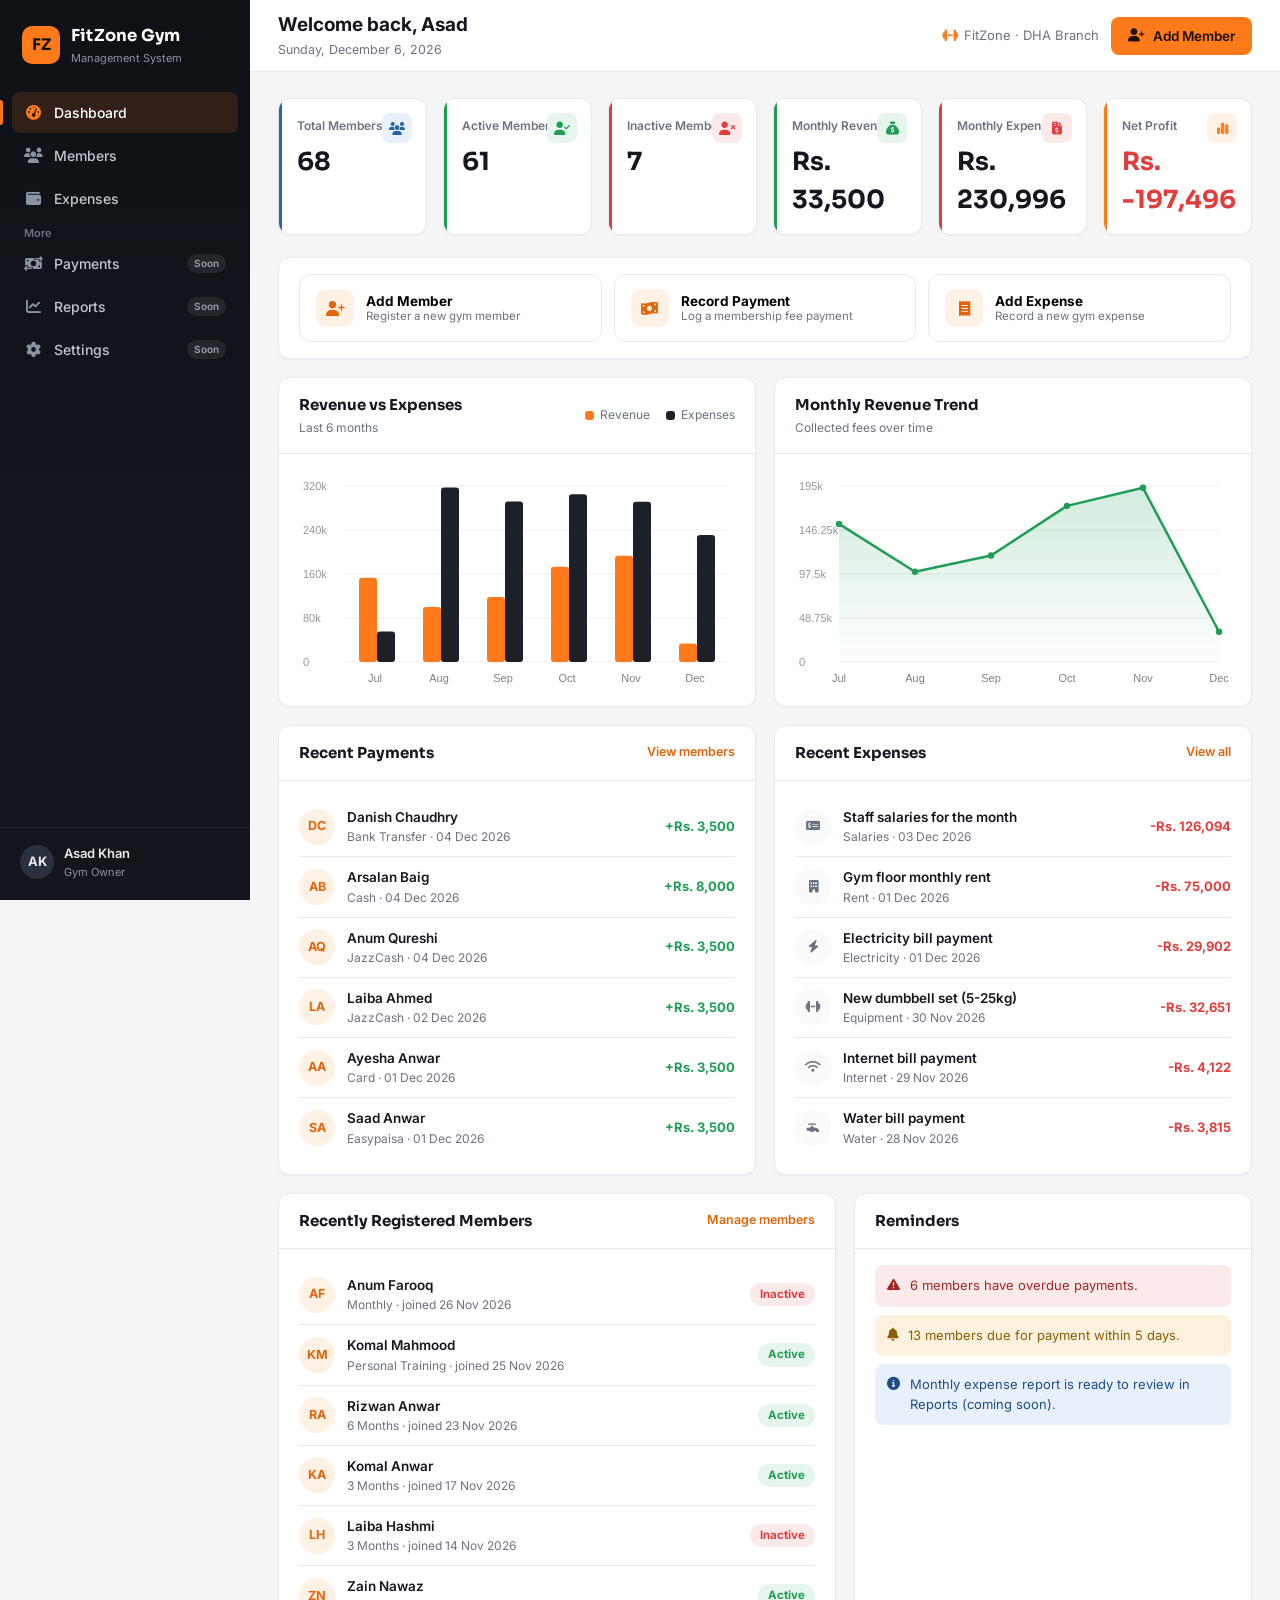
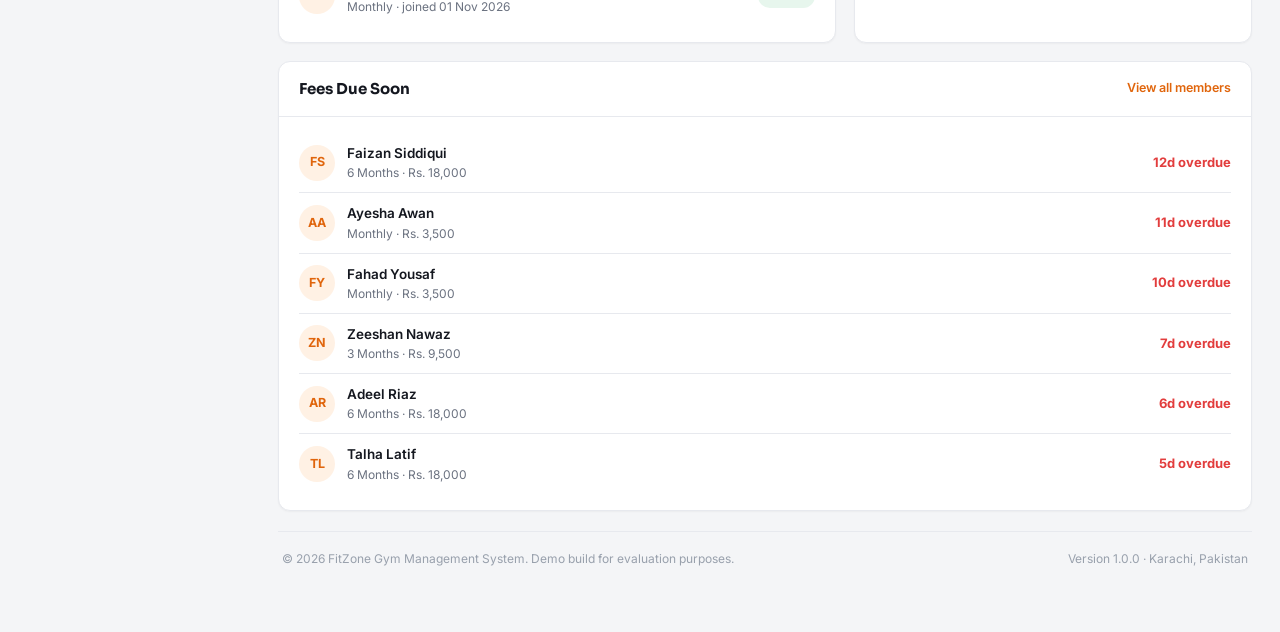
==== index.html @ 228b8d57 "first commit" ====
<!DOCTYPE html>
<html lang="en">
<head>
<meta charset="UTF-8">
<meta name="viewport" content="width=device-width, initial-scale=1.0">
<title>Dashboard · FitZone Gym</title>
<link rel="preconnect" href="https://fonts.googleapis.com">
<link href="https://fonts.googleapis.com/css2?family=Sora:wght@600;700;800&family=Inter:wght@400;500;600;700&display=swap" rel="stylesheet">
<link rel="stylesheet" href="https://cdnjs.cloudflare.com/ajax/libs/font-awesome/6.5.1/css/all.min.css">
<link rel="stylesheet" href="/css/style.css">
</head>
<body data-page="dashboard">

<div class="app-shell">
  <div class="sidebar-scrim" id="sidebarScrim"></div>

  <aside class="sidebar" id="sidebar">
    <div class="sidebar__brand">
      <div class="sidebar__brand-mark">FZ</div>
      <div class="sidebar__brand-text">
        <span class="sidebar__brand-name">FitZone Gym</span>
        <span class="sidebar__brand-sub">Management System</span>
      </div>
    </div>
    <nav class="sidebar__nav">
      <a href="index.html" class="sidebar__link sidebar__link--active"><i class="fa-solid fa-gauge-high"></i> Dashboard</a>
      <a href="members.html" class="sidebar__link"><i class="fa-solid fa-users"></i> Members</a>
      <a href="expenses.html" class="sidebar__link"><i class="fa-solid fa-wallet"></i> Expenses</a>
      <span class="sidebar__section-label">More</span>
      <a href="#" class="sidebar__link" data-coming-soon="Payments"><i class="fa-solid fa-money-bill-transfer"></i> Payments <span class="sidebar__link-badge">Soon</span></a>
      <a href="#" class="sidebar__link" data-coming-soon="Reports"><i class="fa-solid fa-chart-line"></i> Reports <span class="sidebar__link-badge">Soon</span></a>
      <a href="#" class="sidebar__link" data-coming-soon="Settings"><i class="fa-solid fa-gear"></i> Settings <span class="sidebar__link-badge">Soon</span></a>
    </nav>
    <div class="sidebar__footer">
      <div class="sidebar__owner">
        <div class="sidebar__owner-avatar">AK</div>
        <div>
          <div class="sidebar__owner-name">Asad Khan</div>
          <div class="sidebar__owner-role">Gym Owner</div>
        </div>
      </div>
    </div>
  </aside>

  <div class="main">
    <header class="topbar">
      <div class="topbar__left">
        <button class="sidebar-toggle" id="sidebarToggle" aria-label="Toggle menu"><i class="fa-solid fa-bars"></i></button>
        <div>
          <div class="topbar__title">Welcome back, Asad</div>
          <div class="topbar__subtitle" id="currentDate"></div>
        </div>
      </div>
      <div class="topbar__right">
        <div class="topbar__date"><i class="fa-solid fa-dumbbell"></i>FitZone · DHA Branch</div>
        <button class="btn btn--primary" id="qaAddMember"><i class="fa-solid fa-user-plus"></i> Add Member</button>
      </div>
    </header>

    <main class="content">

      <!-- Stat cards -->
      <section class="stat-grid">
        <div class="stat-card stat-card--total">
          <div class="stat-card__icon"><i class="fa-solid fa-users"></i></div>
          <div class="stat-card__label">Total Members</div>
          <div class="stat-card__value" id="statTotalMembers">—</div>
        </div>
        <div class="stat-card stat-card--active">
          <div class="stat-card__icon"><i class="fa-solid fa-user-check"></i></div>
          <div class="stat-card__label">Active Members</div>
          <div class="stat-card__value" id="statActiveMembers">—</div>
        </div>
        <div class="stat-card stat-card--inactive">
          <div class="stat-card__icon"><i class="fa-solid fa-user-xmark"></i></div>
          <div class="stat-card__label">Inactive Members</div>
          <div class="stat-card__value" id="statInactiveMembers">—</div>
        </div>
        <div class="stat-card stat-card--revenue">
          <div class="stat-card__icon"><i class="fa-solid fa-sack-dollar"></i></div>
          <div class="stat-card__label">Monthly Revenue</div>
          <div class="stat-card__value" id="statMonthlyRevenue">—</div>
        </div>
        <div class="stat-card stat-card--expenses">
          <div class="stat-card__icon"><i class="fa-solid fa-file-invoice-dollar"></i></div>
          <div class="stat-card__label">Monthly Expenses</div>
          <div class="stat-card__value" id="statMonthlyExpenses">—</div>
        </div>
        <div class="stat-card stat-card--profit">
          <div class="stat-card__icon"><i class="fa-solid fa-chart-simple"></i></div>
          <div class="stat-card__label">Net Profit</div>
          <div class="stat-card__value" id="statNetProfit">—</div>
        </div>
      </section>

      <!-- Quick actions -->
      <section class="panel" style="margin-bottom: 18px;">
        <div class="panel__body">
          <div class="quick-actions">
            <button class="quick-action-btn" id="qaAddMember2" onclick="document.getElementById('qaAddMember').click()">
              <div class="quick-action-btn__icon"><i class="fa-solid fa-user-plus"></i></div>
              <div><div class="quick-action-btn__label">Add Member</div><div class="quick-action-btn__sub">Register a new gym member</div></div>
            </button>
            <button class="quick-action-btn" id="qaRecordPayment">
              <div class="quick-action-btn__icon"><i class="fa-solid fa-money-bill-wave"></i></div>
              <div><div class="quick-action-btn__label">Record Payment</div><div class="quick-action-btn__sub">Log a membership fee payment</div></div>
            </button>
            <button class="quick-action-btn" id="qaAddExpense">
              <div class="quick-action-btn__icon"><i class="fa-solid fa-receipt"></i></div>
              <div><div class="quick-action-btn__label">Add Expense</div><div class="quick-action-btn__sub">Record a new gym expense</div></div>
            </button>
          </div>
        </div>
      </section>

      <!-- Charts -->
      <section class="two-col">
        <div class="panel">
          <div class="panel__header">
            <div>
              <h3>Revenue vs Expenses</h3>
              <div class="panel__header-sub">Last 6 months</div>
            </div>
            <div class="chart-legend">
              <span><i style="background:#FF7A1A"></i>Revenue</span>
              <span><i style="background:#1C2129"></i>Expenses</span>
            </div>
          </div>
          <div class="panel__body">
            <div class="chart-canvas-wrap"><canvas id="chartRevenueExpenses"></canvas></div>
          </div>
        </div>
        <div class="panel">
          <div class="panel__header">
            <div>
              <h3>Monthly Revenue Trend</h3>
              <div class="panel__header-sub">Collected fees over time</div>
            </div>
          </div>
          <div class="panel__body">
            <div class="chart-canvas-wrap"><canvas id="chartMonthlyRevenue"></canvas></div>
          </div>
        </div>
      </section>

      <!-- Lists row 1 -->
      <section class="two-col">
        <div class="panel">
          <div class="panel__header">
            <h3>Recent Payments</h3>
            <a class="panel__link" href="members.html">View members</a>
          </div>
          <div class="panel__body" id="recentPaymentsList"></div>
        </div>
        <div class="panel">
          <div class="panel__header">
            <h3>Recent Expenses</h3>
            <a class="panel__link" href="expenses.html">View all</a>
          </div>
          <div class="panel__body" id="recentExpensesList"></div>
        </div>
      </section>

      <!-- Lists row 2 -->
      <section class="dashboard-grid">
        <div class="panel">
          <div class="panel__header">
            <h3>Recently Registered Members</h3>
            <a class="panel__link" href="members.html">Manage members</a>
          </div>
          <div class="panel__body" id="recentMembersList"></div>
        </div>
        <div class="panel">
          <div class="panel__header">
            <h3>Reminders</h3>
          </div>
          <div class="panel__body" id="remindersList"></div>
        </div>
      </section>

      <section class="panel">
        <div class="panel__header">
          <h3>Fees Due Soon</h3>
          <a class="panel__link" href="members.html">View all members</a>
        </div>
        <div class="panel__body" id="dueSoonList"></div>
      </section>

      <footer class="app-footer">
        <span>© 2026 FitZone Gym Management System. Demo build for evaluation purposes.</span>
        <span>Version 1.0.0 · Karachi, Pakistan</span>
      </footer>
    </main>
  </div>
</div>

<script src="/js/script.js"></script>
</body>
</html>
---- css/style.css ----
/* =========================================================================
   FitZone Gym — Design System
   Palette: forge-navy sidebar + amber accent, clean data surfaces
   ========================================================================= */

:root {
  --ink-950: #0E1116;
  --ink-900: #12151C;
  --ink-800: #1C212B;
  --ink-700: #2A303C;

  --bg: #F4F5F7;
  --surface: #FFFFFF;
  --surface-2: #FAFAFB;

  --text: #14171F;
  --text-muted: #6B7280;
  --text-faint: #98A0AC;
  --line: #E7E9EE;
  --line-strong: #D7DAE1;

  --accent: #FF7A1A;
  --accent-dark: #E0650C;
  --accent-soft: #FFF1E4;

  --success: #1F9D55;
  --success-bg: #E7F6ED;
  --danger: #E23D3D;
  --danger-bg: #FCEAEA;
  --warning: #C9860A;
  --warning-bg: #FBF1DC;
  --info: #2563AC;
  --info-bg: #E8F1FB;

  --radius-sm: 8px;
  --radius-md: 12px;
  --radius-lg: 16px;

  --shadow-card: 0 1px 2px rgba(14,17,22,0.04);
  --shadow-pop: 0 12px 32px rgba(14,17,22,0.16);

  --sidebar-w: 250px;
  --topbar-h: 72px;

  --font-display: 'Sora', 'Inter', sans-serif;
  --font-body: 'Inter', sans-serif;
}

* { box-sizing: border-box; }
html { scroll-behavior: smooth; }

body {
  margin: 0;
  font-family: var(--font-body);
  background: var(--bg);
  color: var(--text);
  -webkit-font-smoothing: antialiased;
  font-size: 14.5px;
  line-height: 1.5;
}

h1, h2, h3, h4 { font-family: var(--font-display); margin: 0; color: var(--text); }
p { margin: 0; }
a { color: inherit; text-decoration: none; }
ul { list-style: none; margin: 0; padding: 0; }
button { font-family: inherit; cursor: pointer; }
input, select, textarea { font-family: inherit; }

.mono { font-variant-numeric: tabular-nums; color: var(--text-faint); font-size: 13px; }

/* Focus visibility */
a:focus-visible, button:focus-visible, input:focus-visible, select:focus-visible, textarea:focus-visible {
  outline: 2px solid var(--accent);
  outline-offset: 2px;
}

@media (prefers-reduced-motion: reduce) {
  * { animation-duration: 0.001ms !important; transition-duration: 0.001ms !important; }
}

/* -------------------------------------------------------------------------
   APP SHELL
   ---------------------------------------------------------------------- */
.app-shell {
  display: flex;
  min-height: 100vh;
}

/* ---- Sidebar ---- */
.sidebar {
  width: var(--sidebar-w);
  flex-shrink: 0;
  background: linear-gradient(180deg, var(--ink-950), var(--ink-900) 60%);
  color: #E9EAEC;
  display: flex;
  flex-direction: column;
  position: fixed;
  top: 0; bottom: 0; left: 0;
  z-index: 40;
  transition: transform 0.25s ease;
}

.sidebar__brand {
  display: flex;
  align-items: center;
  gap: 11px;
  padding: 24px 22px 20px;
}
.sidebar__brand-mark {
  width: 38px; height: 38px;
  border-radius: 10px;
  background: var(--accent);
  display: flex; align-items: center; justify-content: center;
  color: #16130E;
  font-family: var(--font-display);
  font-weight: 700;
  font-size: 16px;
  flex-shrink: 0;
}
.sidebar__brand-text { display: flex; flex-direction: column; }
.sidebar__brand-name { font-family: var(--font-display); font-weight: 700; font-size: 16.5px; color: #fff; letter-spacing: 0.2px; }
.sidebar__brand-sub { font-size: 11px; color: #8B93A1; margin-top: 1px; }

.sidebar__nav {
  flex: 1;
  padding: 6px 12px;
  overflow-y: auto;
}
.sidebar__section-label {
  font-size: 11px;
  color: #6B7280;
  padding: 16px 12px 6px;
  font-weight: 600;
}
.sidebar__link {
  display: flex;
  align-items: center;
  gap: 12px;
  padding: 10px 12px;
  border-radius: var(--radius-sm);
  color: #C3C7CF;
  font-size: 14px;
  font-weight: 500;
  margin-bottom: 2px;
  transition: background 0.15s ease, color 0.15s ease;
  position: relative;
}
.sidebar__link i { width: 18px; text-align: center; font-size: 15px; color: #8B93A1; transition: color 0.15s ease; }
.sidebar__link:hover { background: rgba(255,255,255,0.06); color: #fff; }
.sidebar__link:hover i { color: var(--accent); }
.sidebar__link--active { background: rgba(255,122,26,0.14); color: #fff; }
.sidebar__link--active i { color: var(--accent); }
.sidebar__link--active::before {
  content: '';
  position: absolute; left: -12px; top: 8px; bottom: 8px; width: 3px;
  background: var(--accent); border-radius: 0 3px 3px 0;
}
.sidebar__link-badge {
  margin-left: auto;
  font-size: 10px;
  background: rgba(255,255,255,0.08);
  color: #9AA1AC;
  padding: 2px 7px;
  border-radius: 20px;
  font-weight: 600;
}

.sidebar__footer {
  padding: 16px 20px 20px;
  border-top: 1px solid rgba(255,255,255,0.06);
}
.sidebar__owner {
  display: flex; align-items: center; gap: 10px;
}
.sidebar__owner-avatar {
  width: 34px; height: 34px; border-radius: 50%;
  background: var(--ink-700);
  display: flex; align-items: center; justify-content: center;
  font-size: 13px; font-weight: 700; color: #E9EAEC;
}
.sidebar__owner-name { font-size: 13px; color: #E9EAEC; font-weight: 600; }
.sidebar__owner-role { font-size: 11px; color: #8B93A1; }

.sidebar-scrim {
  display: none;
  position: fixed; inset: 0; background: rgba(10,12,16,0.5); z-index: 35;
}

/* ---- Main column ---- */
.main {
  margin-left: var(--sidebar-w);
  flex: 1;
  min-width: 0;
  display: flex;
  flex-direction: column;
}

.topbar {
  height: var(--topbar-h);
  background: var(--surface);
  border-bottom: 1px solid var(--line);
  display: flex;
  align-items: center;
  justify-content: space-between;
  padding: 0 28px;
  position: sticky;
  top: 0;
  z-index: 20;
  gap: 16px;
}
.topbar__left { display: flex; align-items: center; gap: 14px; min-width: 0; }
.topbar__title { font-size: 19px; font-weight: 700; }
.topbar__subtitle { font-size: 12.5px; color: var(--text-muted); margin-top: 2px; }
.sidebar-toggle {
  display: none;
  background: var(--surface-2);
  border: 1px solid var(--line);
  border-radius: var(--radius-sm);
  width: 38px; height: 38px;
  align-items: center; justify-content: center;
  color: var(--text);
}
.topbar__right { display: flex; align-items: center; gap: 12px; flex-shrink: 0; }
.topbar__date { font-size: 13px; color: var(--text-muted); }
.topbar__date i { margin-right: 6px; color: var(--accent); }

.content {
  padding: 26px 28px 60px;
  max-width: 1400px;
  width: 100%;
}

/* -------------------------------------------------------------------------
   BUTTONS
   ---------------------------------------------------------------------- */
.btn {
  display: inline-flex; align-items: center; gap: 8px;
  padding: 10px 16px;
  border-radius: var(--radius-sm);
  border: 1px solid transparent;
  font-size: 13.5px;
  font-weight: 600;
  transition: transform 0.1s ease, background 0.15s ease, border-color 0.15s ease;
  white-space: nowrap;
}
.btn:active { transform: translateY(1px); }
.btn--primary { background: var(--accent); color: #1A1206; }
.btn--primary:hover { background: var(--accent-dark); }
.btn--outline { background: var(--surface); border-color: var(--line-strong); color: var(--text); }
.btn--outline:hover { border-color: var(--accent); color: var(--accent-dark); }
.btn--ghost { background: transparent; color: var(--text-muted); }
.btn--ghost:hover { background: var(--surface-2); color: var(--text); }
.btn--danger { background: var(--danger); color: #fff; }
.btn--danger:hover { background: #C32E2E; }
.btn--sm { padding: 7px 12px; font-size: 12.5px; }
.btn--block { width: 100%; justify-content: center; }

.icon-btn {
  width: 32px; height: 32px;
  border-radius: 8px;
  border: 1px solid var(--line);
  background: var(--surface);
  color: var(--text-muted);
  display: inline-flex; align-items: center; justify-content: center;
  transition: all 0.15s ease;
}
.icon-btn:hover { border-color: var(--accent); color: var(--accent-dark); background: var(--accent-soft); }
.icon-btn--danger:hover { border-color: var(--danger); color: var(--danger); background: var(--danger-bg); }
.row-actions { display: flex; gap: 6px; }

/* -------------------------------------------------------------------------
   STAT CARDS
   ---------------------------------------------------------------------- */
.stat-grid {
  display: grid;
  grid-template-columns: repeat(6, 1fr);
  gap: 16px;
  margin-bottom: 22px;
}
.stat-card {
  background: var(--surface);
  border: 1px solid var(--line);
  border-radius: var(--radius-md);
  padding: 18px 18px 16px;
  position: relative;
  overflow: hidden;
  box-shadow: var(--shadow-card);
}
.stat-card::before {
  content: '';
  position: absolute; left: 0; top: 0; bottom: 0; width: 3px;
  background: var(--stat-color, var(--accent));
}
.stat-card__label { font-size: 12px; color: var(--text-muted); font-weight: 600; }
.stat-card__value { font-family: var(--font-display); font-size: 25px; font-weight: 700; margin-top: 8px; }
.stat-card__icon {
  position: absolute; right: 14px; top: 14px;
  width: 30px; height: 30px; border-radius: 8px;
  display: flex; align-items: center; justify-content: center;
  background: var(--stat-color-soft, var(--accent-soft));
  color: var(--stat-color, var(--accent));
  font-size: 13px;
}
.stat-card--total { --stat-color: #2563AC; --stat-color-soft: #E8F1FB; }
.stat-card--active { --stat-color: #1F9D55; --stat-color-soft: #E7F6ED; }
.stat-card--inactive { --stat-color: #E23D3D; --stat-color-soft: #FCEAEA; }
.stat-card--revenue { --stat-color: #1F9D55; --stat-color-soft: #E7F6ED; }
.stat-card--expenses { --stat-color: #E23D3D; --stat-color-soft: #FCEAEA; }
.stat-card--profit { --stat-color: #FF7A1A; --stat-color-soft: #FFF1E4; }
.stat-negative { color: var(--danger) !important; }

/* -------------------------------------------------------------------------
   GENERIC CARD / PANEL
   ---------------------------------------------------------------------- */
.panel {
  background: var(--surface);
  border: 1px solid var(--line);
  border-radius: var(--radius-md);
  box-shadow: var(--shadow-card);
}
.panel__header {
  display: flex; align-items: center; justify-content: space-between;
  padding: 16px 20px;
  border-bottom: 1px solid var(--line);
  gap: 12px;
}
.panel__header h3 { font-size: 15px; font-weight: 700; }
.panel__header-sub { font-size: 12px; color: var(--text-muted); margin-top: 2px; }
.panel__body { padding: 16px 20px; }
.panel__link { font-size: 12.5px; color: var(--accent-dark); font-weight: 600; }
.panel__link:hover { text-decoration: underline; }

.dashboard-grid {
  display: grid;
  grid-template-columns: 1.4fr 1fr;
  gap: 18px;
  margin-bottom: 18px;
}
.two-col {
  display: grid;
  grid-template-columns: 1fr 1fr;
  gap: 18px;
  margin-bottom: 18px;
}

/* -------------------------------------------------------------------------
   CHARTS
   ---------------------------------------------------------------------- */
.chart-canvas-wrap { width: 100%; height: 220px; }
.chart-canvas-wrap canvas { width: 100%; height: 100%; display: block; }
.chart-legend { display: flex; gap: 16px; align-items: center; }
.chart-legend span { display: inline-flex; align-items: center; gap: 6px; font-size: 12px; color: var(--text-muted); }
.chart-legend i { width: 9px; height: 9px; border-radius: 3px; display: inline-block; }

/* -------------------------------------------------------------------------
   LIST ROWS (recent payments/expenses/members/due-soon)
   ---------------------------------------------------------------------- */
.list-row {
  display: flex; align-items: center; gap: 12px;
  padding: 10px 0;
  border-bottom: 1px solid var(--line);
}
.list-row:last-child { border-bottom: none; }
.list-row__avatar {
  width: 36px; height: 36px; border-radius: 50%;
  background: var(--accent-soft); color: var(--accent-dark);
  display: flex; align-items: center; justify-content: center;
  font-size: 12.5px; font-weight: 700; flex-shrink: 0;
}
.list-row__avatar--muted { background: var(--surface-2); color: var(--text-muted); }
.list-row__avatar--lg { width: 52px; height: 52px; font-size: 16px; }
.list-row__main { flex: 1; min-width: 0; }
.list-row__title { font-size: 13.5px; font-weight: 600; white-space: nowrap; overflow: hidden; text-overflow: ellipsis; }
.list-row__sub { font-size: 12px; color: var(--text-muted); margin-top: 1px; }
.list-row__value { font-size: 13px; font-weight: 700; flex-shrink: 0; }
.list-row__value--success { color: var(--success); }
.list-row__value--danger { color: var(--danger); }
.list-row__value--warning { color: var(--warning); }

.reminder {
  display: flex; align-items: flex-start; gap: 10px;
  padding: 11px 12px;
  border-radius: var(--radius-sm);
  font-size: 13px;
  margin-bottom: 8px;
}
.reminder:last-child { margin-bottom: 0; }
.reminder i { margin-top: 2px; }
.reminder--danger { background: var(--danger-bg); color: #A32626; }
.reminder--warning { background: var(--warning-bg); color: #8A5D06; }
.reminder--info { background: var(--info-bg); color: #1D4E86; }

/* -------------------------------------------------------------------------
   BADGES
   ---------------------------------------------------------------------- */
.badge {
  display: inline-flex; align-items: center;
  padding: 3px 10px;
  border-radius: 20px;
  font-size: 11.5px;
  font-weight: 700;
  background: var(--surface-2);
  color: var(--text-muted);
}
.badge--success { background: var(--success-bg); color: var(--success); }
.badge--danger { background: var(--danger-bg); color: var(--danger); }
.badge--warning { background: var(--warning-bg); color: var(--warning); }
.badge--neutral { background: #EEF0F3; color: #454C56; }

/* -------------------------------------------------------------------------
   TOOLBAR / FILTERS
   ---------------------------------------------------------------------- */
.toolbar {
  display: flex; align-items: center; gap: 10px; flex-wrap: wrap;
  margin-bottom: 16px;
}
.toolbar__search {
  position: relative; flex: 1; min-width: 220px; max-width: 340px;
}
.toolbar__search i { position: absolute; left: 13px; top: 50%; transform: translateY(-50%); color: var(--text-faint); font-size: 13px; }
.toolbar__search input {
  width: 100%; padding: 10px 12px 10px 34px;
  border: 1px solid var(--line-strong); border-radius: var(--radius-sm);
  font-size: 13.5px; background: var(--surface);
}
.toolbar__search input:focus { border-color: var(--accent); outline: none; }
.toolbar select {
  padding: 10px 30px 10px 12px;
  border: 1px solid var(--line-strong); border-radius: var(--radius-sm);
  background: var(--surface) url("data:image/svg+xml;utf8,<svg xmlns='http://www.w3.org/2000/svg' width='10' height='6'><path d='M0 0l5 6 5-6z' fill='%236B7280'/></svg>") no-repeat right 12px center;
  appearance: none; font-size: 13px; color: var(--text);
}
.toolbar__spacer { flex: 1; }
.toolbar__count { font-size: 12.5px; color: var(--text-muted); }

/* -------------------------------------------------------------------------
   TABLES
   ---------------------------------------------------------------------- */
.table-wrap { overflow-x: auto; }
table.data-table {
  width: 100%;
  border-collapse: collapse;
  font-size: 13.5px;
}
.data-table thead th {
  text-align: left;
  padding: 12px 14px;
  font-size: 11.5px;
  text-transform: uppercase;
  letter-spacing: 0.04em;
  color: var(--text-faint);
  font-weight: 700;
  border-bottom: 1px solid var(--line);
  white-space: nowrap;
}
.data-table tbody td {
  padding: 12px 14px;
  border-bottom: 1px solid var(--line);
  vertical-align: middle;
  white-space: nowrap;
}
.data-table tbody tr:hover { background: var(--surface-2); }
.amount-cell { font-weight: 700; }

.cell-person { display: flex; align-items: center; gap: 10px; white-space: nowrap; }
.cell-person__name { font-weight: 600; }
.cell-person__sub { font-size: 11.5px; color: var(--text-muted); }

/* -------------------------------------------------------------------------
   EMPTY STATE
   ---------------------------------------------------------------------- */
.empty-state {
  display: flex; flex-direction: column; align-items: center; text-align: center;
  padding: 44px 20px;
  gap: 6px;
  color: var(--text-muted);
}
.empty-state__icon {
  width: 52px; height: 52px; border-radius: 50%;
  background: var(--surface-2); color: var(--text-faint);
  display: flex; align-items: center; justify-content: center;
  font-size: 20px; margin-bottom: 6px;
}
.empty-state__title { font-weight: 700; color: var(--text); font-size: 14.5px; }
.empty-state__sub { font-size: 12.5px; max-width: 320px; }

/* -------------------------------------------------------------------------
   CATEGORY BREAKDOWN BARS (expenses page)
   ---------------------------------------------------------------------- */
.cat-bar-row { display: flex; align-items: center; gap: 10px; margin-bottom: 12px; }
.cat-bar-row:last-child { margin-bottom: 0; }
.cat-bar-row__label { width: 120px; flex-shrink: 0; font-size: 12.5px; color: var(--text-muted); display: flex; align-items: center; gap: 8px; }
.cat-bar-row__label i { width: 14px; text-align: center; color: var(--accent); }
.cat-bar-row__track { flex: 1; height: 7px; border-radius: 20px; background: var(--surface-2); overflow: hidden; }
.cat-bar-row__fill { height: 100%; background: var(--accent); border-radius: 20px; }
.cat-bar-row__value { width: 90px; text-align: right; font-size: 12.5px; font-weight: 700; flex-shrink: 0; }

/* -------------------------------------------------------------------------
   QUICK ACTIONS
   ---------------------------------------------------------------------- */
.quick-actions { display: flex; gap: 12px; flex-wrap: wrap; }
.quick-action-btn {
  flex: 1; min-width: 160px;
  display: flex; align-items: center; gap: 12px;
  padding: 14px 16px;
  border-radius: var(--radius-md);
  border: 1px solid var(--line);
  background: var(--surface);
  transition: all 0.15s ease;
  text-align: left;
}
.quick-action-btn:hover { border-color: var(--accent); box-shadow: var(--shadow-card); transform: translateY(-1px); }
.quick-action-btn__icon {
  width: 38px; height: 38px; border-radius: 10px;
  background: var(--accent-soft); color: var(--accent-dark);
  display: flex; align-items: center; justify-content: center; font-size: 15px; flex-shrink: 0;
}
.quick-action-btn__label { font-weight: 700; font-size: 13.5px; }
.quick-action-btn__sub { font-size: 11.5px; color: var(--text-muted); }

/* -------------------------------------------------------------------------
   FOOTER
   ---------------------------------------------------------------------- */
.app-footer {
  margin-top: 20px;
  padding: 18px 4px 4px;
  border-top: 1px solid var(--line);
  font-size: 12px;
  color: var(--text-faint);
  display: flex; justify-content: space-between; flex-wrap: wrap; gap: 8px;
}

/* -------------------------------------------------------------------------
   MODALS
   ---------------------------------------------------------------------- */
.modal-overlay {
  position: fixed; inset: 0;
  background: rgba(14,17,22,0.5);
  display: flex; align-items: flex-start; justify-content: center;
  padding: 40px 16px;
  overflow-y: auto;
  z-index: 100;
  opacity: 0;
  pointer-events: none;
  transition: opacity 0.18s ease;
}
.modal-overlay--show { opacity: 1; pointer-events: auto; }
.modal {
  background: var(--surface);
  border-radius: var(--radius-lg);
  width: 100%; max-width: 640px;
  box-shadow: var(--shadow-pop);
  transform: translateY(8px);
  transition: transform 0.18s ease;
  margin: auto 0;
}
.modal-overlay--show .modal { transform: translateY(0); }
.modal--small { max-width: 420px; }
.modal__header {
  display: flex; align-items: center; justify-content: space-between;
  padding: 18px 22px; border-bottom: 1px solid var(--line);
}
.modal__header h3 { font-size: 16.5px; }
.modal__close {
  width: 30px; height: 30px; border-radius: 8px; border: none;
  background: var(--surface-2); color: var(--text-muted);
  display: flex; align-items: center; justify-content: center;
}
.modal__close:hover { background: var(--danger-bg); color: var(--danger); }
.modal__body { padding: 20px 22px; max-height: 62vh; overflow-y: auto; }
.modal__body--confirm { text-align: center; max-height: none; padding: 30px 26px 10px; }
.modal__footer {
  display: flex; justify-content: flex-end; gap: 10px;
  padding: 16px 22px; border-top: 1px solid var(--line);
}

.confirm-icon {
  width: 52px; height: 52px; border-radius: 50%;
  background: var(--warning-bg); color: var(--warning);
  display: flex; align-items: center; justify-content: center;
  font-size: 20px; margin: 0 auto 14px;
}
.confirm-icon--danger { background: var(--danger-bg); color: var(--danger); }
.modal__body--confirm h3 { font-size: 16px; margin-bottom: 6px; }
.modal__body--confirm p { font-size: 13px; color: var(--text-muted); }

/* Forms */
.form-grid { display: grid; grid-template-columns: 1fr 1fr; gap: 14px 16px; }
.form-field { display: flex; flex-direction: column; gap: 6px; }
.form-field--full { grid-column: 1 / -1; }
.form-field label { font-size: 12.5px; font-weight: 600; color: var(--text-muted); }
.form-field input, .form-field select, .form-field textarea {
  padding: 10px 12px;
  border: 1px solid var(--line-strong);
  border-radius: var(--radius-sm);
  font-size: 13.5px;
  background: var(--surface);
  color: var(--text);
}
.form-field input:focus, .form-field select:focus, .form-field textarea:focus {
  border-color: var(--accent); outline: none;
}
.form-field textarea { resize: vertical; min-height: 70px; }
.payment-summary {
  background: var(--surface-2); border-radius: var(--radius-sm);
  padding: 12px 14px; margin-bottom: 16px;
  display: flex; justify-content: space-between; align-items: center;
}
.payment-summary strong { font-size: 14px; }
.payment-summary span { font-size: 12.5px; color: var(--text-muted); }

/* View member modal */
.view-member__header { display: flex; align-items: center; gap: 14px; margin-bottom: 18px; }
.view-member__meta { font-size: 12.5px; color: var(--text-muted); margin-top: 3px; }
.view-member__badges { margin-left: auto; display: flex; gap: 6px; }
.detail-grid { display: grid; grid-template-columns: 1fr 1fr; gap: 12px 20px; margin-bottom: 16px; }
.detail-grid div { display: flex; flex-direction: column; gap: 2px; }
.detail-grid span { font-size: 11.5px; color: var(--text-faint); }
.detail-grid strong { font-size: 13.5px; }
.view-member__notes {
  background: var(--accent-soft); color: #8A4A0C;
  padding: 10px 12px; border-radius: var(--radius-sm);
  font-size: 12.5px; margin-bottom: 16px;
}
.view-member h4 { font-size: 13px; margin-bottom: 8px; }
.mini-table { width: 100%; border-collapse: collapse; font-size: 12.5px; }
.mini-table th { text-align: left; padding: 6px 8px; color: var(--text-faint); font-size: 11px; border-bottom: 1px solid var(--line); }
.mini-table td { padding: 7px 8px; border-bottom: 1px solid var(--line); }
.muted-note { font-size: 12.5px; color: var(--text-muted); }

.no-scroll { overflow: hidden; }

/* -------------------------------------------------------------------------
   TOASTS
   ---------------------------------------------------------------------- */
.toast-container {
  position: fixed; bottom: 24px; right: 24px;
  display: flex; flex-direction: column; gap: 10px;
  z-index: 200;
}
.toast {
  display: flex; align-items: center; gap: 10px;
  background: var(--ink-950); color: #fff;
  padding: 12px 16px;
  border-radius: var(--radius-sm);
  font-size: 13px; font-weight: 500;
  box-shadow: var(--shadow-pop);
  opacity: 0; transform: translateY(8px);
  transition: opacity 0.2s ease, transform 0.2s ease;
  max-width: 320px;
}
.toast--show { opacity: 1; transform: translateY(0); }
.toast--success i { color: #37D67A; }
.toast--error i { color: #FF6B6B; }
.toast--info i { color: #5EA8FF; }

/* -------------------------------------------------------------------------
   COMING SOON PAGE STATE
   ---------------------------------------------------------------------- */
.coming-soon-panel {
  display: flex; flex-direction: column; align-items: center; text-align: center;
  padding: 70px 20px; gap: 12px;
}
.coming-soon-panel__icon {
  width: 64px; height: 64px; border-radius: 16px;
  background: var(--accent-soft); color: var(--accent-dark);
  display: flex; align-items: center; justify-content: center; font-size: 26px;
}

/* -------------------------------------------------------------------------
   RESPONSIVE
   ---------------------------------------------------------------------- */
@media (max-width: 1200px) {
  .stat-grid { grid-template-columns: repeat(3, 1fr); }
  .dashboard-grid { grid-template-columns: 1fr; }
  .two-col { grid-template-columns: 1fr; }
}

@media (max-width: 860px) {
  .sidebar { transform: translateX(-100%); }
  .sidebar--open { transform: translateX(0); }
  .sidebar-scrim.scrim--show { display: block; }
  .main { margin-left: 0; }
  .sidebar-toggle { display: flex; }
  .stat-grid { grid-template-columns: repeat(2, 1fr); }
  .content { padding: 20px 16px 50px; }
  .topbar { padding: 0 16px; }
  .form-grid { grid-template-columns: 1fr; }
  .detail-grid { grid-template-columns: 1fr; }
  .topbar__date { display: none; }
}

@media (max-width: 520px) {
  .stat-grid { grid-template-columns: 1fr 1fr; }
  .quick-actions { flex-direction: column; }
  .toolbar__search { max-width: none; }
}
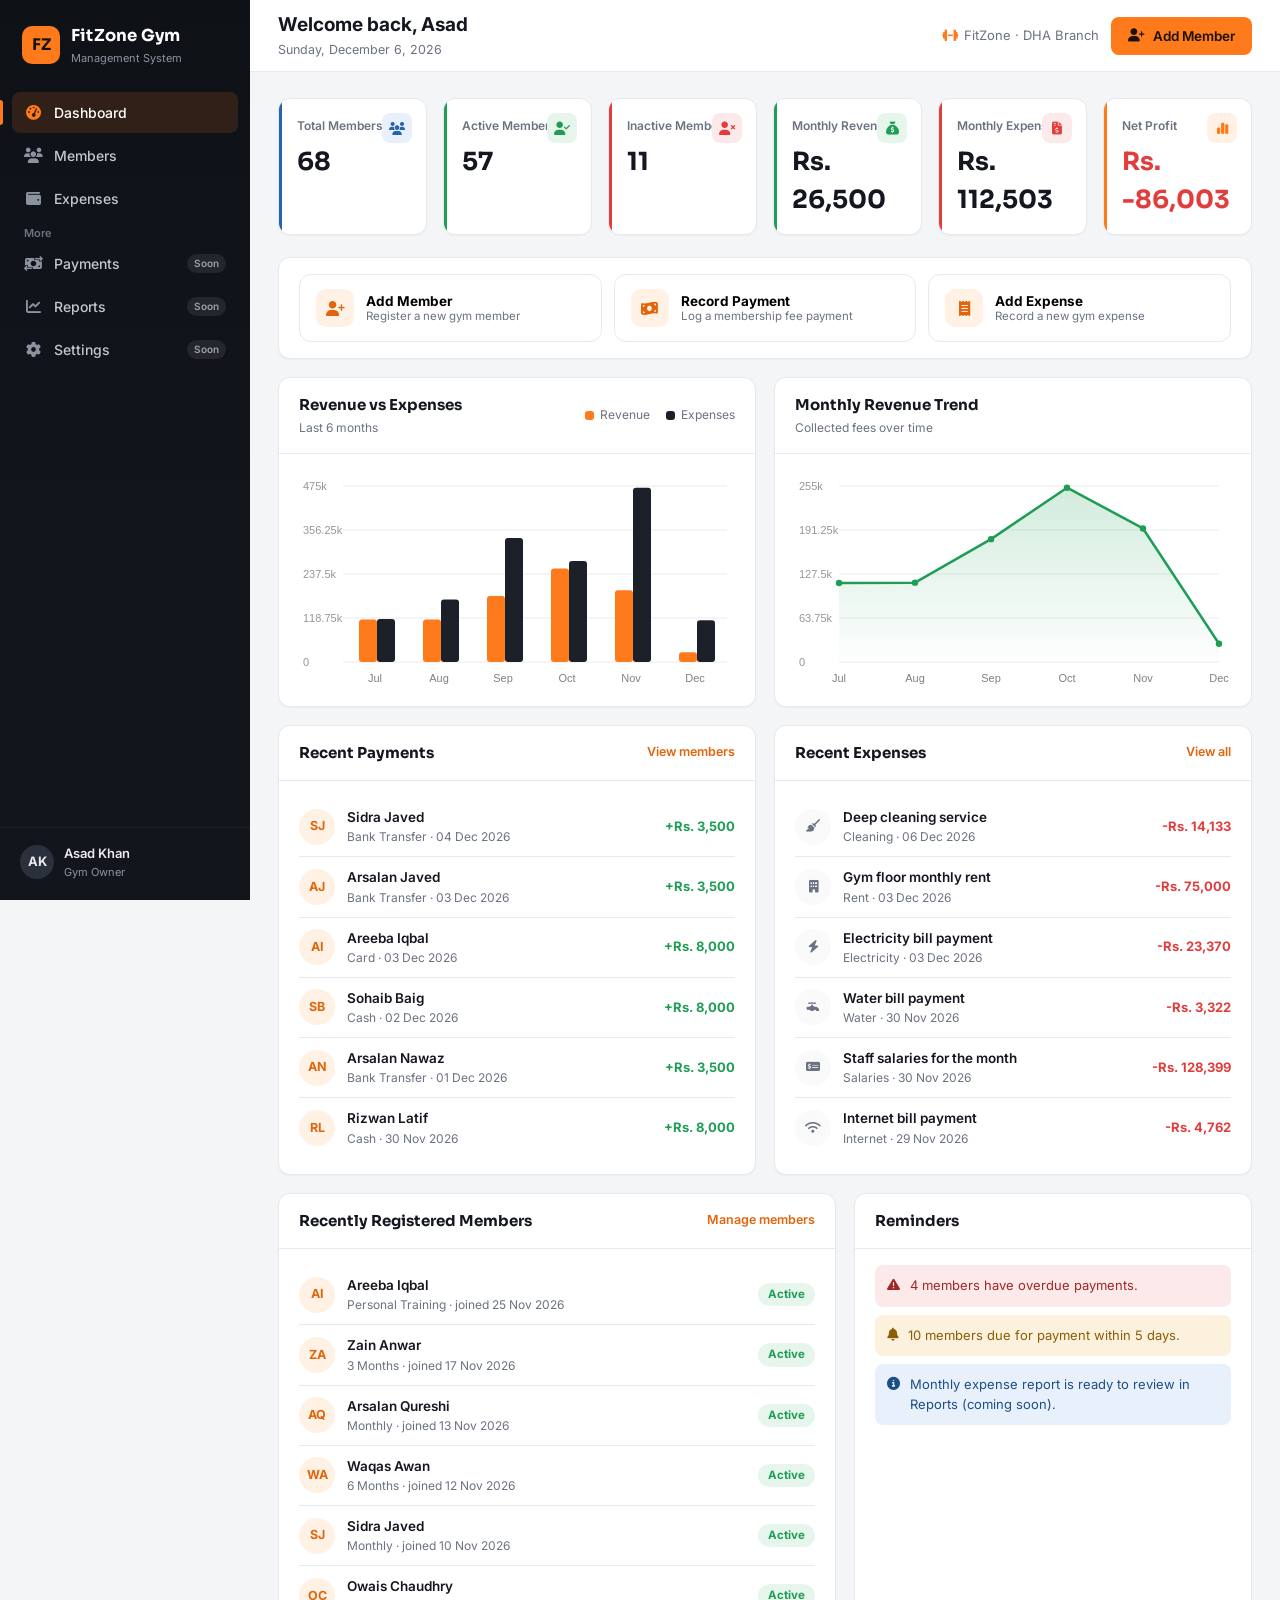
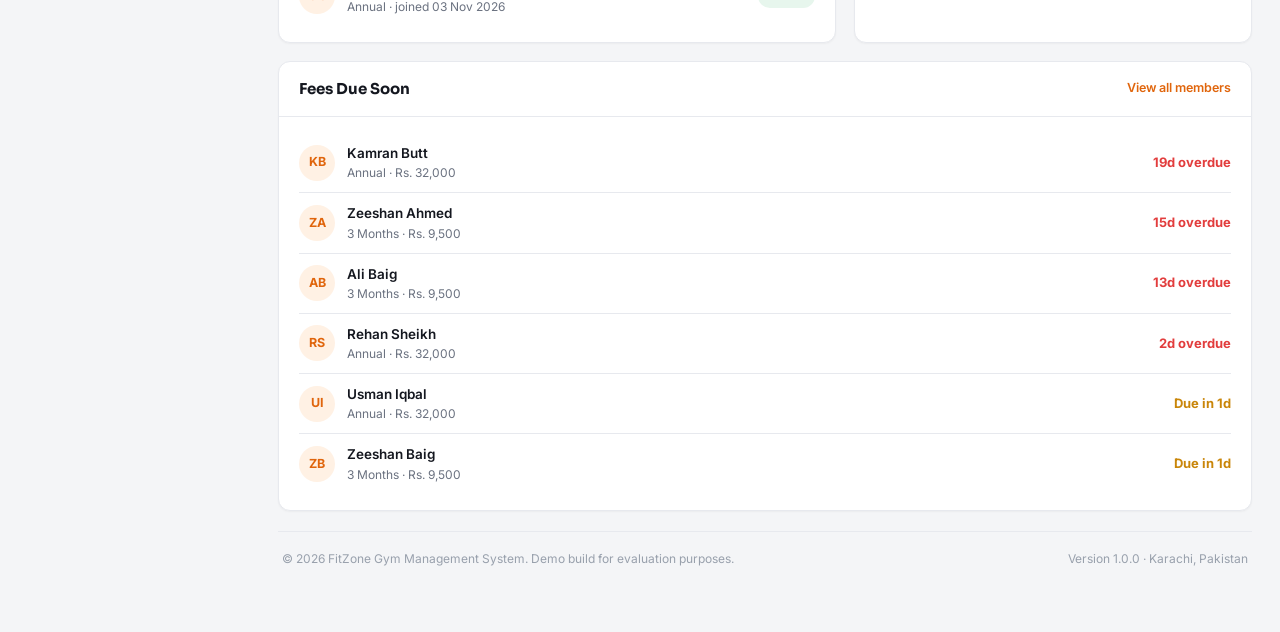
==== commit 2b502014: "fixes" ====
--- a/index.html
+++ b/index.html
@@ -7,7 +7,7 @@
 <link rel="preconnect" href="https://fonts.googleapis.com">
 <link href="https://fonts.googleapis.com/css2?family=Sora:wght@600;700;800&family=Inter:wght@400;500;600;700&display=swap" rel="stylesheet">
 <link rel="stylesheet" href="https://cdnjs.cloudflare.com/ajax/libs/font-awesome/6.5.1/css/all.min.css">
-<link rel="stylesheet" href="/css/style.css">
+<link rel="stylesheet" href="./css/style.css">
 </head>
 <body data-page="dashboard">
 
@@ -194,6 +194,6 @@
   </div>
 </div>
 
-<script src="/js/script.js"></script>
+<script src="js/script.js"></script>
 </body>
 </html>
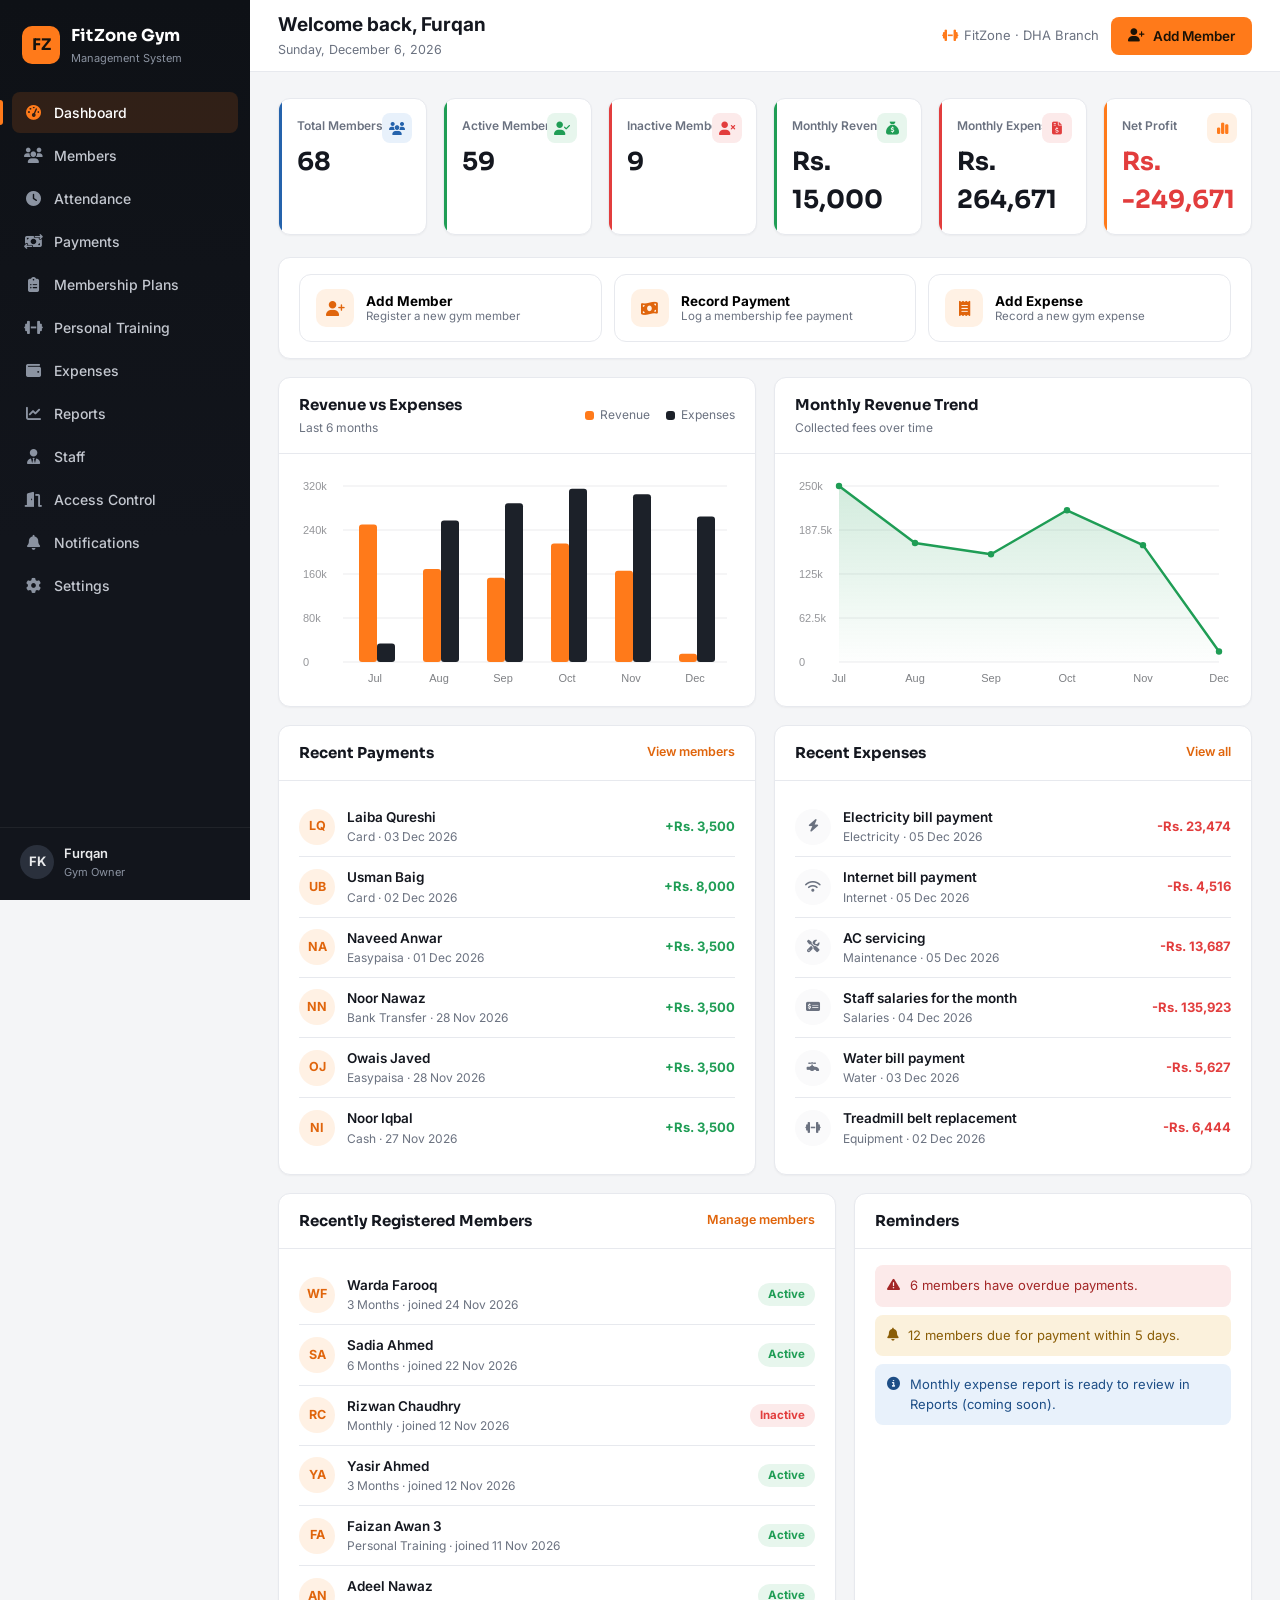
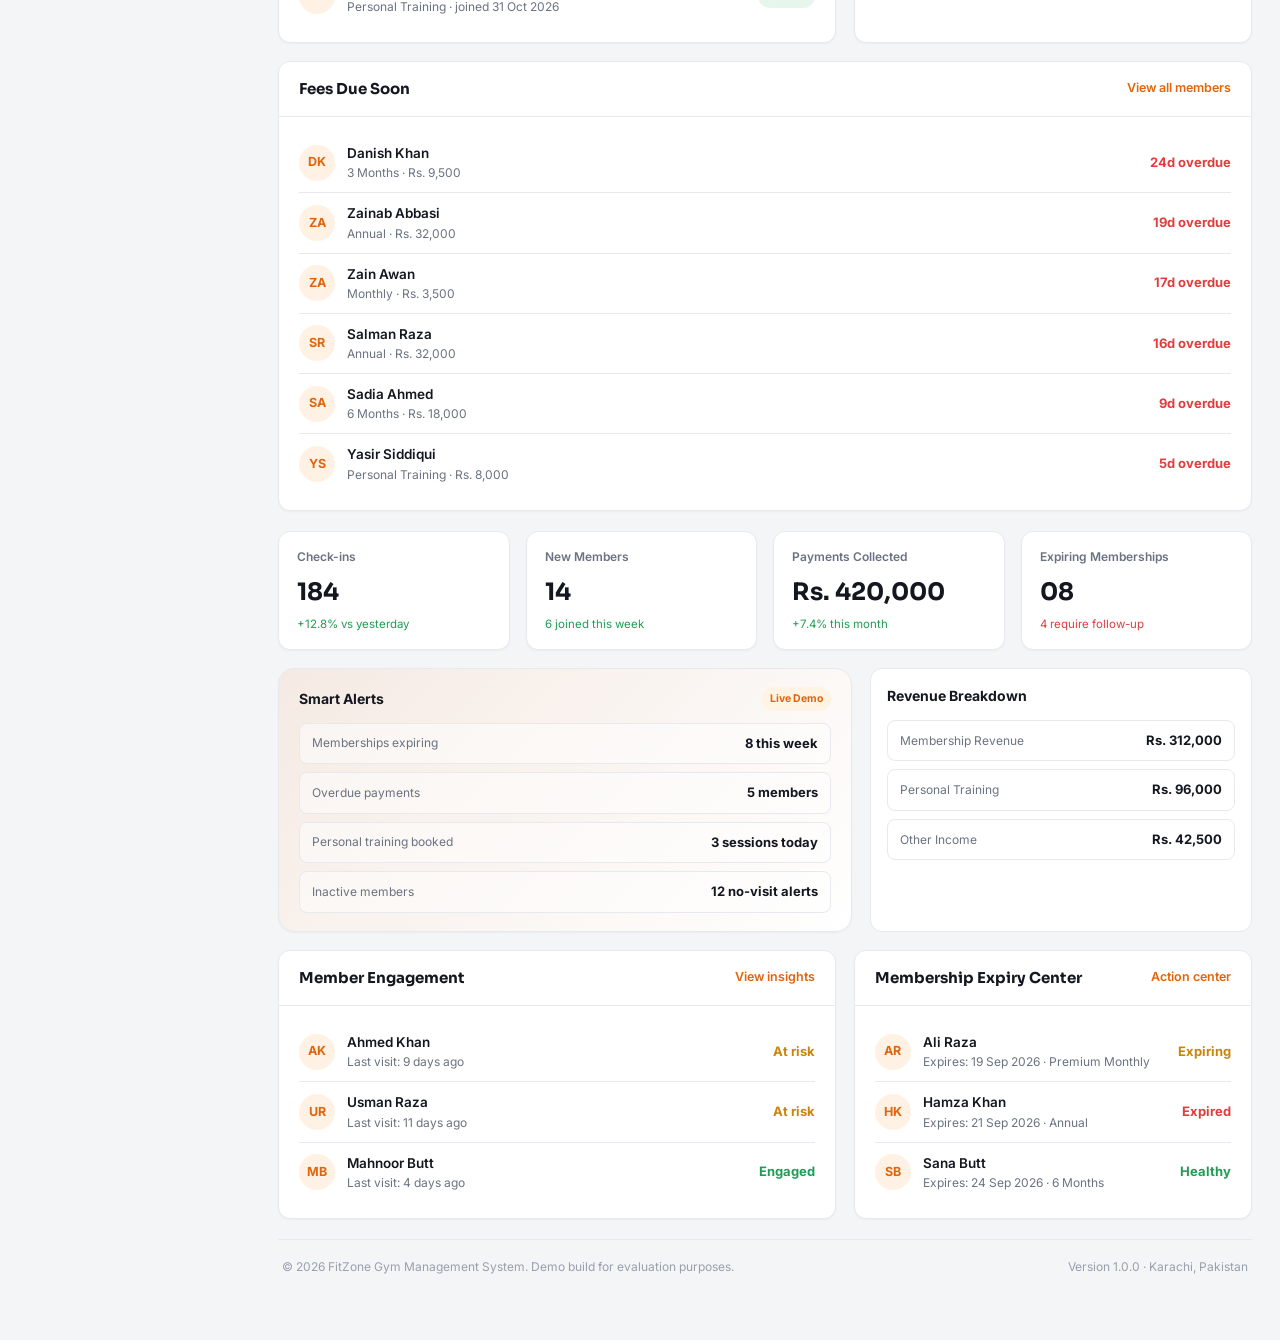
==== commit f891bc35: "updated" ====
--- a/index.html
+++ b/index.html
@@ -25,17 +25,22 @@
     <nav class="sidebar__nav">
       <a href="index.html" class="sidebar__link sidebar__link--active"><i class="fa-solid fa-gauge-high"></i> Dashboard</a>
       <a href="members.html" class="sidebar__link"><i class="fa-solid fa-users"></i> Members</a>
+      <a href="attendance.html" class="sidebar__link"><i class="fa-solid fa-clock"></i> Attendance</a>
+      <a href="payments.html" class="sidebar__link"><i class="fa-solid fa-money-bill-transfer"></i> Payments</a>
+      <a href="plans.html" class="sidebar__link"><i class="fa-solid fa-clipboard-list"></i> Membership Plans</a>
+      <a href="training.html" class="sidebar__link"><i class="fa-solid fa-dumbbell"></i> Personal Training</a>
       <a href="expenses.html" class="sidebar__link"><i class="fa-solid fa-wallet"></i> Expenses</a>
-      <span class="sidebar__section-label">More</span>
-      <a href="#" class="sidebar__link" data-coming-soon="Payments"><i class="fa-solid fa-money-bill-transfer"></i> Payments <span class="sidebar__link-badge">Soon</span></a>
-      <a href="#" class="sidebar__link" data-coming-soon="Reports"><i class="fa-solid fa-chart-line"></i> Reports <span class="sidebar__link-badge">Soon</span></a>
-      <a href="#" class="sidebar__link" data-coming-soon="Settings"><i class="fa-solid fa-gear"></i> Settings <span class="sidebar__link-badge">Soon</span></a>
+      <a href="reports.html" class="sidebar__link"><i class="fa-solid fa-chart-line"></i> Reports</a>
+      <a href="staff.html" class="sidebar__link"><i class="fa-solid fa-user-tie"></i> Staff</a>
+      <a href="access-control.html" class="sidebar__link"><i class="fa-solid fa-door-open"></i> Access Control</a>
+      <a href="notifications.html" class="sidebar__link"><i class="fa-solid fa-bell"></i> Notifications</a>
+      <a href="settings.html" class="sidebar__link"><i class="fa-solid fa-gear"></i> Settings</a>
     </nav>
     <div class="sidebar__footer">
       <div class="sidebar__owner">
-        <div class="sidebar__owner-avatar">AK</div>
+        <div class="sidebar__owner-avatar">FK</div>
         <div>
-          <div class="sidebar__owner-name">Asad Khan</div>
+          <div class="sidebar__owner-name">Furqan</div>
           <div class="sidebar__owner-role">Gym Owner</div>
         </div>
       </div>
@@ -47,7 +52,7 @@
       <div class="topbar__left">
         <button class="sidebar-toggle" id="sidebarToggle" aria-label="Toggle menu"><i class="fa-solid fa-bars"></i></button>
         <div>
-          <div class="topbar__title">Welcome back, Asad</div>
+          <div class="topbar__title">Welcome back, Furqan</div>
           <div class="topbar__subtitle" id="currentDate"></div>
         </div>
       </div>
@@ -186,6 +191,120 @@
         <div class="panel__body" id="dueSoonList"></div>
       </section>
 
+      <section class="module-grid" style="margin-top: 20px;">
+        <div class="mini-stat">
+          <div class="mini-stat__label">Check-ins</div>
+          <div class="mini-stat__value">184</div>
+          <div class="mini-stat__trend">+12.8% vs yesterday</div>
+        </div>
+        <div class="mini-stat">
+          <div class="mini-stat__label">New Members</div>
+          <div class="mini-stat__value">14</div>
+          <div class="mini-stat__trend">6 joined this week</div>
+        </div>
+        <div class="mini-stat">
+          <div class="mini-stat__label">Payments Collected</div>
+          <div class="mini-stat__value">Rs. 420,000</div>
+          <div class="mini-stat__trend">+7.4% this month</div>
+        </div>
+        <div class="mini-stat">
+          <div class="mini-stat__label">Expiring Memberships</div>
+          <div class="mini-stat__value">08</div>
+          <div class="mini-stat__trend mini-stat__trend--down">4 require follow-up</div>
+        </div>
+      </section>
+
+      <section class="hero-card">
+        <div class="smart-card">
+          <div class="smart-card__header">
+            <div class="smart-card__title">Smart Alerts</div>
+            <span class="smart-card__badge">Live Demo</span>
+          </div>
+          <div class="smart-card__detail">
+            <div class="detail-row"><span class="detail-row__label">Memberships expiring</span><span class="detail-row__value">8 this week</span></div>
+            <div class="detail-row"><span class="detail-row__label">Overdue payments</span><span class="detail-row__value">5 members</span></div>
+            <div class="detail-row"><span class="detail-row__label">Personal training booked</span><span class="detail-row__value">3 sessions today</span></div>
+            <div class="detail-row"><span class="detail-row__label">Inactive members</span><span class="detail-row__value">12 no-visit alerts</span></div>
+          </div>
+        </div>
+        <div class="flow-box">
+          <div class="flow-box__title">Revenue Breakdown</div>
+          <div class="smart-card__detail">
+            <div class="detail-row"><span class="detail-row__label">Membership Revenue</span><span class="detail-row__value">Rs. 312,000</span></div>
+            <div class="detail-row"><span class="detail-row__label">Personal Training</span><span class="detail-row__value">Rs. 96,000</span></div>
+            <div class="detail-row"><span class="detail-row__label">Other Income</span><span class="detail-row__value">Rs. 42,500</span></div>
+          </div>
+        </div>
+      </section>
+
+      <section class="dashboard-grid">
+        <div class="panel">
+          <div class="panel__header">
+            <h3>Member Engagement</h3>
+            <a class="panel__link" href="reports.html">View insights</a>
+          </div>
+          <div class="panel__body">
+            <div class="list-row">
+              <div class="list-row__avatar">AK</div>
+              <div class="list-row__main">
+                <div class="list-row__title">Ahmed Khan</div>
+                <div class="list-row__sub">Last visit: 9 days ago</div>
+              </div>
+              <div class="list-row__value list-row__value--warning">At risk</div>
+            </div>
+            <div class="list-row">
+              <div class="list-row__avatar">UR</div>
+              <div class="list-row__main">
+                <div class="list-row__title">Usman Raza</div>
+                <div class="list-row__sub">Last visit: 11 days ago</div>
+              </div>
+              <div class="list-row__value list-row__value--warning">At risk</div>
+            </div>
+            <div class="list-row">
+              <div class="list-row__avatar">MB</div>
+              <div class="list-row__main">
+                <div class="list-row__title">Mahnoor Butt</div>
+                <div class="list-row__sub">Last visit: 4 days ago</div>
+              </div>
+              <div class="list-row__value list-row__value--success">Engaged</div>
+            </div>
+          </div>
+        </div>
+
+        <div class="panel">
+          <div class="panel__header">
+            <h3>Membership Expiry Center</h3>
+            <a class="panel__link" href="members.html">Action center</a>
+          </div>
+          <div class="panel__body">
+            <div class="list-row">
+              <div class="list-row__avatar">AR</div>
+              <div class="list-row__main">
+                <div class="list-row__title">Ali Raza</div>
+                <div class="list-row__sub">Expires: 19 Sep 2026 · Premium Monthly</div>
+              </div>
+              <div class="list-row__value list-row__value--warning">Expiring</div>
+            </div>
+            <div class="list-row">
+              <div class="list-row__avatar">HK</div>
+              <div class="list-row__main">
+                <div class="list-row__title">Hamza Khan</div>
+                <div class="list-row__sub">Expires: 21 Sep 2026 · Annual</div>
+              </div>
+              <div class="list-row__value list-row__value--danger">Expired</div>
+            </div>
+            <div class="list-row">
+              <div class="list-row__avatar">SB</div>
+              <div class="list-row__main">
+                <div class="list-row__title">Sana Butt</div>
+                <div class="list-row__sub">Expires: 24 Sep 2026 · 6 Months</div>
+              </div>
+              <div class="list-row__value list-row__value--success">Healthy</div>
+            </div>
+          </div>
+        </div>
+      </section>
+
       <footer class="app-footer">
         <span>© 2026 FitZone Gym Management System. Demo build for evaluation purposes.</span>
         <span>Version 1.0.0 · Karachi, Pakistan</span>
--- a/css/style.css
+++ b/css/style.css
@@ -433,6 +433,21 @@
 .toolbar__spacer { flex: 1; }
 .toolbar__count { font-size: 12.5px; color: var(--text-muted); }
 
+.table-pagination {
+  display: flex; align-items: center; justify-content: flex-end; gap: 8px;
+  margin-top: 16px; flex-wrap: wrap;
+}
+.page-btn {
+  min-width: 36px; height: 32px; padding: 0 10px;
+  border: 1px solid var(--line-strong); border-radius: var(--radius-sm);
+  background: var(--surface); color: var(--text); font-size: 12.5px; font-weight: 600;
+}
+.page-btn:hover:not(:disabled) { border-color: var(--accent); color: var(--accent-dark); }
+.page-btn:disabled { opacity: 0.45; cursor: not-allowed; }
+.page-btn--active {
+  background: var(--accent); border-color: var(--accent); color: #1A1206;
+}
+
 /* -------------------------------------------------------------------------
    TABLES
    ---------------------------------------------------------------------- */
@@ -631,6 +646,132 @@
 .no-scroll { overflow: hidden; }
 
 /* -------------------------------------------------------------------------
+   NEW MODULE UX STYLES
+   ---------------------------------------------------------------------- */
+.page-hero {
+  display: flex; align-items: center; justify-content: space-between; gap: 12px; margin-bottom: 18px; flex-wrap: wrap;
+}
+.page-hero__title { font-size: 18px; font-weight: 700; }
+.page-hero__subtitle { color: var(--text-muted); font-size: 12.5px; margin-top: 2px; }
+.inline-actions { display: flex; align-items: center; gap: 8px; flex-wrap: wrap; }
+.inline-actions .btn { padding-top: 9px; padding-bottom: 9px; }
+.module-grid { display: grid; grid-template-columns: repeat(4, minmax(0, 1fr)); gap: 16px; margin-bottom: 18px; }
+.mini-stat {
+  background: var(--surface); border: 1px solid var(--line); border-radius: var(--radius-md); padding: 16px 18px; box-shadow: var(--shadow-card);
+}
+.mini-stat__label { color: var(--text-muted); font-size: 12px; font-weight: 600; }
+.mini-stat__value { margin-top: 8px; font-family: var(--font-display); font-size: 24px; font-weight: 700; }
+.mini-stat__trend { margin-top: 6px; font-size: 11.5px; color: var(--success); }
+.mini-stat__trend--down { color: var(--danger); }
+.hero-card {
+  display: grid; grid-template-columns: 1.2fr 0.8fr; gap: 18px; margin-bottom: 18px;
+}
+.smart-card {
+  background: linear-gradient(135deg, rgba(255,122,26,0.09), rgba(255,255,255,1));
+  border: 1px solid var(--line); border-radius: var(--radius-lg); padding: 18px 20px; box-shadow: var(--shadow-card);
+}
+.smart-card__header { display: flex; align-items: center; justify-content: space-between; margin-bottom: 12px; }
+.smart-card__title { font-size: 14px; font-weight: 700; }
+.smart-card__badge { display: inline-flex; padding: 4px 8px; border-radius: 999px; background: #FFF3E4; color: var(--accent-dark); font-size: 10.5px; font-weight: 700; }
+.smart-card__detail { display: flex; flex-direction: column; gap: 8px; font-size: 13px; }
+.smart-card__detail strong { font-size: 14px; }
+.smart-card__meta { color: var(--text-muted); font-size: 12.5px; }
+.detail-row { display: flex; align-items: center; justify-content: space-between; gap: 12px; padding: 10px 12px; border: 1px solid var(--line); border-radius: var(--radius-sm); background: rgba(255,255,255,0.5); }
+.detail-row__label { color: var(--text-muted); font-size: 12px; }
+.detail-row__value { font-weight: 700; font-size: 13px; }
+.flow-box {
+  background: var(--surface); border: 1px solid var(--line); border-radius: var(--radius-md); padding: 16px; height: 100%;
+}
+.flow-box__title { font-size: 14px; font-weight: 700; margin-bottom: 14px; }
+.access-flow { display: flex; flex-direction: column; gap: 10px; }
+.access-flow__step {
+  display: flex; align-items: center; gap: 10px; padding: 10px 12px; border: 1px solid var(--line); border-radius: var(--radius-sm); background: var(--surface-2); color: var(--text); font-size: 12.5px;
+}
+.access-flow__step i { color: var(--accent-dark); }
+.kpi-strip { display: grid; grid-template-columns: repeat(5, minmax(0, 1fr)); gap: 16px; margin-bottom: 18px; }
+.kpi-strip .mini-stat { height: 100%; }
+.plan-grid { display: grid; grid-template-columns: repeat(3, minmax(0, 1fr)); gap: 18px; margin-bottom: 18px; }
+.plan-card {
+  background: var(--surface); border: 1px solid var(--line); border-radius: var(--radius-lg); padding: 18px; box-shadow: var(--shadow-card);
+}
+.plan-card__header { display: flex; justify-content: space-between; align-items: start; gap: 8px; margin-bottom: 12px; }
+.plan-card__name { font-size: 16px; font-weight: 700; }
+.plan-card__price { font-family: var(--font-display); font-size: 26px; font-weight: 700; }
+.plan-card__meta { color: var(--text-muted); font-size: 12px; margin-bottom: 14px; }
+.plan-card__benefits { display: flex; flex-direction: column; gap: 8px; margin: 14px 0 18px; }
+.plan-card__benefit { display: flex; align-items: center; gap: 8px; color: var(--text); font-size: 12.5px; }
+.plan-card__benefit i { color: var(--success); font-size: 11px; }
+.trainer-grid { display: grid; grid-template-columns: repeat(3, minmax(0, 1fr)); gap: 16px; margin-bottom: 18px; }
+.trainer-card {
+  background: var(--surface); border: 1px solid var(--line); border-radius: var(--radius-md); padding: 18px; box-shadow: var(--shadow-card);
+}
+.trainer-card__top { display: flex; justify-content: space-between; align-items: center; }
+.trainer-card__avatar { width: 42px; height: 42px; border-radius: 50%; background: var(--accent-soft); color: var(--accent-dark); display: flex; align-items: center; justify-content: center; font-weight: 700; }
+.trainer-card__metrics { display: grid; grid-template-columns: 1fr 1fr; gap: 10px; margin-top: 16px; }
+.metric-box { background: var(--surface-2); border: 1px solid var(--line); border-radius: var(--radius-sm); padding: 10px; }
+.metric-box__label { font-size: 11px; color: var(--text-muted); }
+.metric-box__value { font-family: var(--font-display); font-size: 18px; margin-top: 4px; }
+.insight-list { display: flex; flex-direction: column; gap: 10px; }
+.insight-item {
+  display: flex; align-items: flex-start; gap: 10px; padding: 12px 14px; border: 1px solid var(--line); border-radius: var(--radius-sm); background: var(--surface-2); color: var(--text); font-size: 13px;
+}
+.insight-item i { color: var(--accent); margin-top: 2px; }
+.setting-grid { display: grid; grid-template-columns: repeat(2, minmax(0, 1fr)); gap: 18px; }
+.setting-card {
+  background: var(--surface); border: 1px solid var(--line); border-radius: var(--radius-md); padding: 18px; box-shadow: var(--shadow-card);
+}
+.setting-card h3 { font-size: 15px; margin-bottom: 14px; }
+.setting-row {
+  display: flex; align-items: center; justify-content: space-between; gap: 12px; padding: 12px 0; border-top: 1px solid var(--line);
+}
+.setting-row:first-of-type { border-top: none; }
+.setting-row__meta { display: flex; flex-direction: column; gap: 2px; }
+.setting-row__meta strong { font-size: 13px; }
+.setting-row__meta span { color: var(--text-muted); font-size: 12px; }
+.switch { position: relative; width: 42px; height: 24px; background: #DDE1E8; border-radius: 999px; }
+.switch::after { content: ''; position: absolute; width: 18px; height: 18px; background: white; border-radius: 50%; top: 3px; left: 3px; box-shadow: 0 1px 3px rgba(0,0,0,0.15); }
+.switch--on { background: var(--success); }
+.switch--on::after { left: 21px; }
+.notification-stack { display: flex; flex-direction: column; gap: 12px; }
+.notification-item {
+  display: flex; align-items: center; justify-content: space-between; gap: 16px; padding: 12px 14px; border: 1px solid var(--line); background: var(--surface-2); border-radius: var(--radius-sm);
+}
+.notification-item__title { font-size: 13px; font-weight: 600; }
+.notification-item__meta { color: var(--text-muted); font-size: 12px; }
+.device-list { display: grid; grid-template-columns: repeat(2, minmax(0, 1fr)); gap: 16px; }
+.device-card {
+  background: var(--surface); border: 1px solid var(--line); border-radius: var(--radius-md); padding: 18px; box-shadow: var(--shadow-card);
+}
+.device-card__top { display: flex; align-items: center; justify-content: space-between; gap: 8px; margin-bottom: 12px; }
+.device-card__icon { width: 38px; height: 38px; border-radius: 10px; background: var(--accent-soft); color: var(--accent-dark); display: flex; align-items: center; justify-content: center; }
+.device-card__title { font-size: 15px; font-weight: 700; }
+.device-card__label { color: var(--text-muted); font-size: 12px; }
+.device-card__status { margin-top: 10px; font-size: 12px; }
+.device-card__status strong { color: var(--success); }
+.tag { display: inline-flex; align-items: center; padding: 4px 8px; border-radius: 999px; font-size: 10.5px; font-weight: 700; }
+.tag--demo { background: #FFF3E4; color: var(--accent-dark); }
+.muted-line { color: var(--text-muted); }
+.schedule-grid { display: grid; grid-template-columns: 1.2fr 0.8fr; gap: 18px; }
+.log-table { width: 100%; border-collapse: collapse; }
+.log-table th, .log-table td { text-align: left; padding: 10px 12px; border-bottom: 1px solid var(--line); font-size: 12.5px; }
+.log-table th { color: var(--text-faint); text-transform: uppercase; letter-spacing: 0.04em; font-size: 11px; }
+.log-table td { color: var(--text); }
+
+@media (max-width: 1100px) {
+  .module-grid { grid-template-columns: repeat(2, minmax(0, 1fr)); }
+  .kpi-strip { grid-template-columns: repeat(2, minmax(0, 1fr)); }
+  .plan-grid { grid-template-columns: repeat(2, minmax(0, 1fr)); }
+  .trainer-grid { grid-template-columns: 1fr; }
+  .device-list { grid-template-columns: 1fr; }
+  .hero-card, .schedule-grid, .setting-grid { grid-template-columns: 1fr; }
+}
+
+@media (max-width: 640px) {
+  .module-grid, .plan-grid, .kpi-strip { grid-template-columns: 1fr; }
+  .page-hero { align-items: flex-start; }
+}
+
+/* -------------------------------------------------------------------------
    TOASTS
    ---------------------------------------------------------------------- */
 .toast-container {
